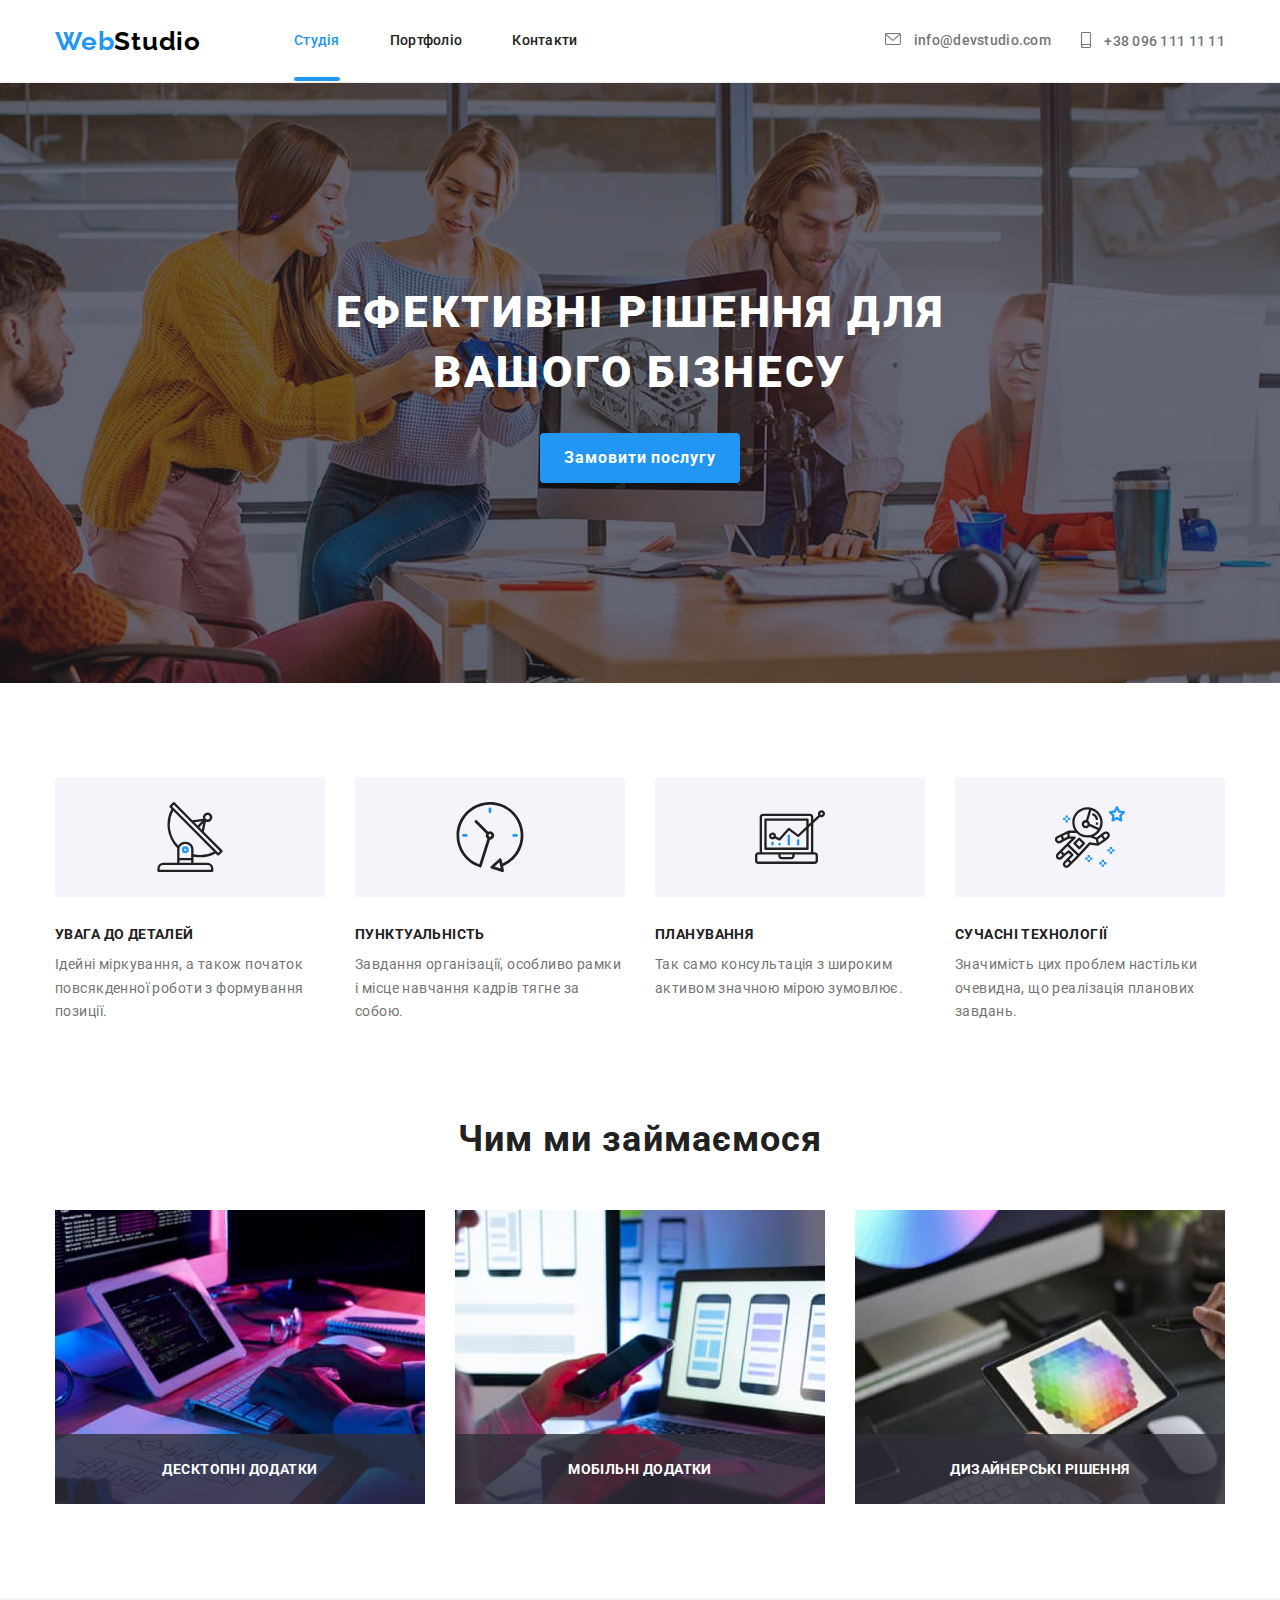
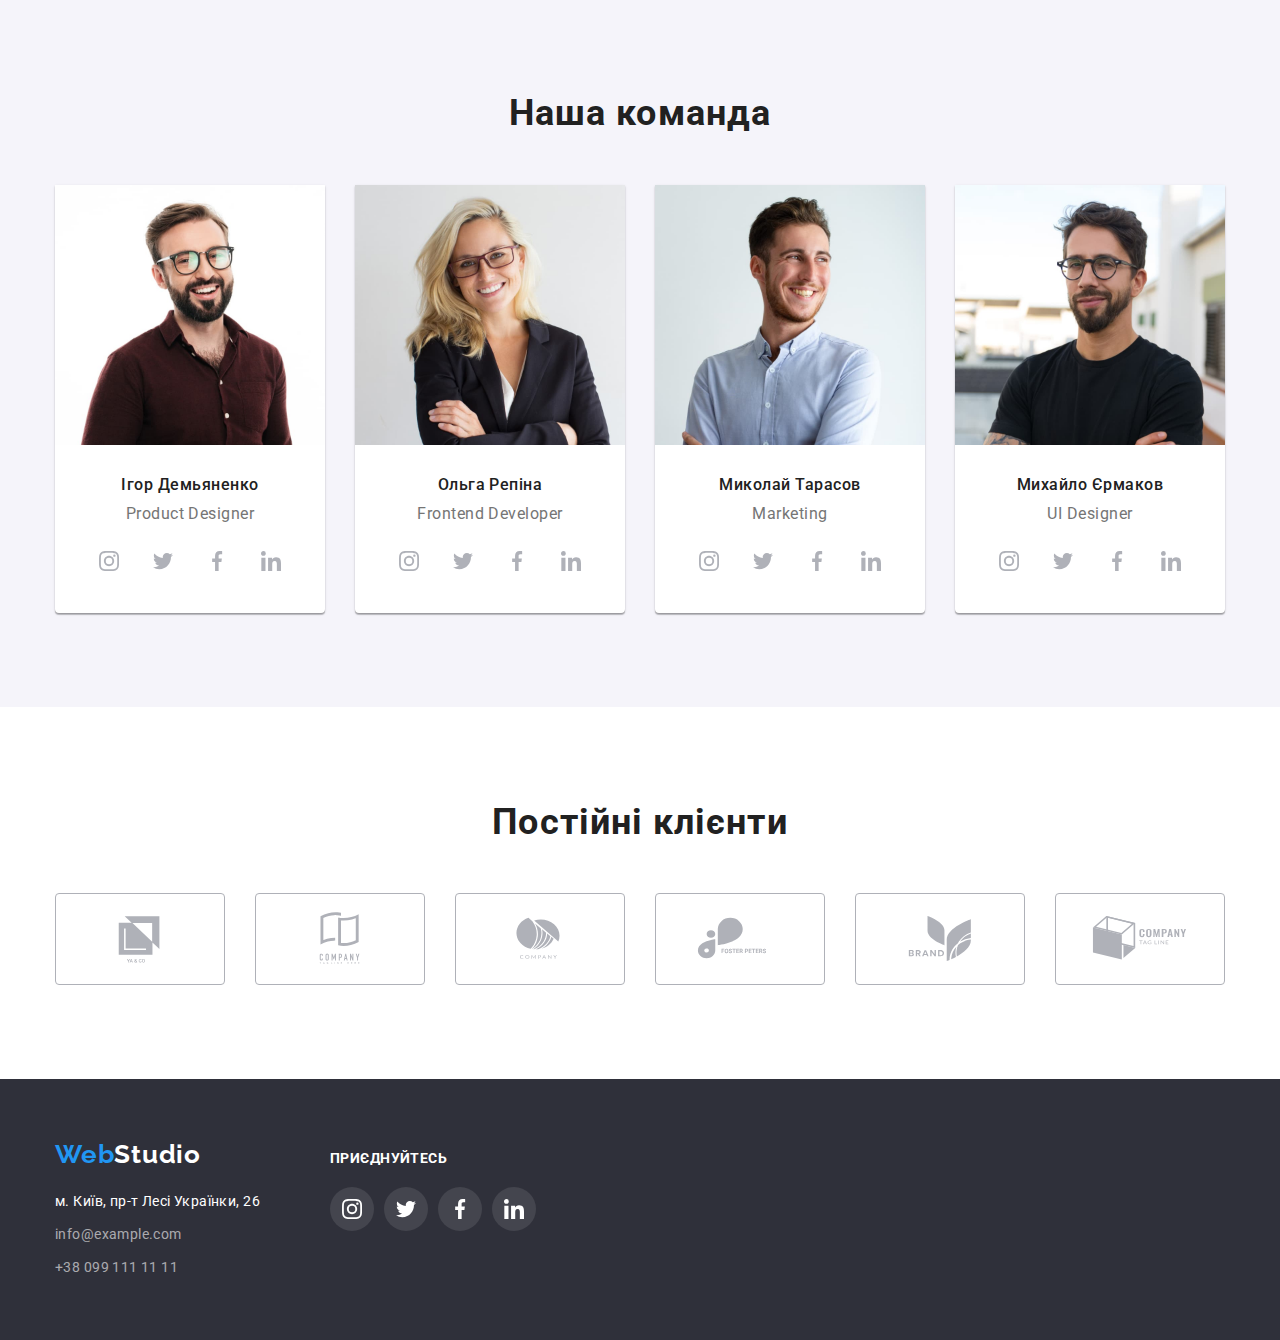
==== index.html @ 1c365f85 "to do form" ====
<!DOCTYPE html>
<html lang="uk">
	<head>
		<meta charset="UTF-8" />
		<meta http-equiv="X-UA-Compatible" content="IE=edge" />
		<meta name="viewport" content="width=device-width, initial-scale=1.0" />
		<title>Студія</title>
		<link rel="preconnect" href="https://fonts.googleapis.com" />
		<link rel="preconnect" href="https://fonts.gstatic.com" crossorigin />
		<link
			href="https://fonts.googleapis.com/css2?family=Raleway:wght@700&family=Roboto:wght@400;500;700;900&display=swap"
			rel="stylesheet"
		/>
		<link
			rel="stylesheet"
			href="https://cdnjs.cloudflare.com/ajax/libs/modern-normalize/1.1.0/modern-normalize.min.css"
		/>
		<link rel="stylesheet" href="./css/style.css" />
	</head>

	<body>
		<header class="header">
			<div class="container">
				<nav class="header-nav">
					<a href="./index.html" class="logo"
						><span class="logo-prefix">Web</span><span class="logo-suffix-header">Studio</span></a
					>

					<ul class="header-list">
						<li class="header-item">
							<a href="./index.html" class="header-link active">Студія</a>
						</li>
						<li class="header-item">
							<a href="./portfolio.html" class="header-link">Портфоліо</a>
						</li>
						<li class="header-item">
							<a href="" class="header-link">Контакти</a>
						</li>
					</ul>
				</nav>

				<ul class="header-list-contacts">
					<li class="header-item-contacts">
						<a href="mailto:info@devstudio.com" class="header-mail">
							<svg class="header-icon" width="16" height="12">
								<use href="./images/icons.svg#icon-envelope"></use>
							</svg>
							info@devstudio.com
						</a>
					</li>
					<li class="header-item-contacts">
						<a href="tel:+380961111111" class="header-tel">
							<svg class="header-icon icon-tel" width="10" height="16">
								<use href="./images/icons.svg#icon-smartphone"></use>
							</svg>
							+38 096 111 11 11</a
						>
					</li>
				</ul>
			</div>
		</header>

		<main>
			<section class="hero">
				<div class="container">
					<h1 class="hero-title">Ефективні рішення для вашого бізнесу</h1>
					<button type="button" class="hero-btn" data-modal-open>Замовити послугу</button>
				</div>
			</section>

			<section class="features section">
				<div class="container container-features">
					<h2 class="visually-hidden">Особливості</h2>

					<ul class="features-list">
						<li class="features-item">
							<div class="features-icon">
								<svg class="" width="70" height="70">
									<use href="./images/icons.svg#icon-antenna"></use>
								</svg>
							</div>
							<h3 class="features-title">Увага до деталей</h3>
							<p class="feature-after-title">
								Ідейні міркування, а також початок повсякденної роботи з формування позиції.
							</p>
						</li>
						<li class="features-item">
							<div class="features-icon">
								<svg class="" width="70" height="70">
									<use href="./images/icons.svg#icon-clock"></use>
								</svg>
							</div>
							<h3 class="features-title">Пунктуальність</h3>
							<p class="feature-after-title">
								Завдання організації, особливо рамки і місце навчання кадрів тягне за собою.
							</p>
						</li>
						<li class="features-item">
							<div class="features-icon">
								<svg class="" width="70" height="70">
									<use href="./images/icons.svg#icon-diagram"></use>
								</svg>
							</div>
							<h3 class="features-title">Планування</h3>
							<p class="feature-after-title"> Так само консультація з широким активом значною мірою зумовлює. </p>
						</li>
						<li class="features-item">
							<div class="features-icon">
								<svg class="" width="70" height="70">
									<use href="./images/icons.svg#icon-astronaut"></use>
								</svg>
							</div>
							<h3 class="features-title">Сучасні технології</h3>
							<p class="feature-after-title">
								Значимість цих проблем настільки очевидна, що реалізація планових завдань.
							</p>
						</li>
					</ul>
				</div>
			</section>

			<section class="about section">
				<div class="container">
					<h2 class="about-title">Чим ми займаємося</h2>

					<ul class="about-list">
						<li class="about-item">
							<img src="./images/img1.jpg" alt="Робота за комп'ютером" width="370" height="294" />
							<p class="about-top-text">Десктопні додатки</p>
						</li>
						<li class="about-item">
							<img src="./images/img2.jpg" alt="Робота за ноутбуком" width="370" height="294" />
							<p class="about-top-text">Мобільні додатки</p>
						</li>
						<li class="about-item">
							<img src="./images/img3.jpg" alt="Робота за планшетом" width="370" height="294" />
							<p class="about-top-text">Дизайнерські рішення</p>
						</li>
					</ul>
				</div>
			</section>

			<section class="team section">
				<div class="container">
					<h2 class="team-main-title">Наша команда</h2>
					<ul class="team-list">
						<li class="team-item">
							<img src="./images/img4.jpg" alt="Ігор Демьяненко" width="270" height="260" />
							<h3 class="team-title">Ігор Демьяненко</h3>
							<p class="team-info">Product Designer</p>
							<ul class="team-list-icon">
								<li class="team-item-icon">
									<a href="" class="team-link-icon">
										<svg class="team-icon" width="20" height="20">
											<use href="./images/icons.svg#icon-instagramteam"></use>
										</svg>
									</a>
								</li>
								<li class="team-item-icon">
									<a href="" class="team-link-icon">
										<svg class="team-icon" width="20" height="20">
											<use href="./images/icons.svg#icon-twitterteam"></use>
										</svg>
									</a>
								</li>
								<li class="team-item-icon">
									<a href="" class="team-link-icon">
										<svg class="team-icon" width="20" height="20">
											<use href="./images/icons.svg#icon-facebookteam"></use>
										</svg>
									</a>
								</li>
								<li class="team-item-icon">
									<a href="" class="team-link-icon">
										<svg class="team-icon" width="20" height="20">
											<use href="./images/icons.svg#icon-linkedinteam"></use>
										</svg>
									</a>
								</li>
							</ul>
						</li>
						<li class="team-item">
							<img src="./images/img5.jpg" alt="Ольга Репіна" width="270" height="260" />
							<h3 class="team-title">Ольга Репіна</h3>
							<p class="team-info">Frontend Developer</p>
							<ul class="team-list-icon">
								<li class="team-item-icon">
									<a href="" class="team-link-icon">
										<svg class="team-icon" width="20" height="20">
											<use href="./images/icons.svg#icon-instagramteam"></use>
										</svg>
									</a>
								</li>
								<li class="team-item-icon">
									<a href="" class="team-link-icon">
										<svg class="team-icon" width="20" height="20">
											<use href="./images/icons.svg#icon-twitterteam"></use>
										</svg>
									</a>
								</li>
								<li class="team-item-icon">
									<a href="" class="team-link-icon">
										<svg class="team-icon" width="20" height="20">
											<use href="./images/icons.svg#icon-facebookteam"></use>
										</svg>
									</a>
								</li>
								<li class="team-item-icon">
									<a href="" class="team-link-icon">
										<svg class="team-icon" width="20" height="20">
											<use href="./images/icons.svg#icon-linkedinteam"></use>
										</svg>
									</a>
								</li>
							</ul>
						</li>
						<li class="team-item">
							<img src="./images/img6.jpg" alt="Миколай Тарасов" width="270" height="260" />
							<h3 class="team-title">Миколай Тарасов</h3>
							<p class="team-info">Marketing</p>
							<ul class="team-list-icon">
								<li class="team-item-icon">
									<a href="" class="team-link-icon">
										<svg class="team-icon" width="20" height="20">
											<use href="./images/icons.svg#icon-instagramteam"></use>
										</svg>
									</a>
								</li>
								<li class="team-item-icon">
									<a href="" class="team-link-icon">
										<svg class="team-icon" width="20" height="20">
											<use href="./images/icons.svg#icon-twitterteam"></use>
										</svg>
									</a>
								</li>
								<li class="team-item-icon">
									<a href="" class="team-link-icon">
										<svg class="team-icon" width="20" height="20">
											<use href="./images/icons.svg#icon-facebookteam"></use>
										</svg>
									</a>
								</li>
								<li class="team-item-icon">
									<a href="" class="team-link-icon">
										<svg class="team-icon" width="20" height="20">
											<use href="./images/icons.svg#icon-linkedinteam"></use>
										</svg>
									</a>
								</li>
							</ul>
						</li>
						<li class="team-item">
							<img src="./images/img7.jpg" alt="Михайло Єрмаков" width="270" height="260" />
							<h3 class="team-title">Михайло Єрмаков</h3>
							<p class="team-info">UI Designer</p>
							<ul class="team-list-icon">
								<li class="team-item-icon">
									<a href="" class="team-link-icon">
										<svg class="team-icon" width="20" height="20">
											<use href="./images/icons.svg#icon-instagramteam"></use>
										</svg>
									</a>
								</li>
								<li class="team-item-icon">
									<a href="" class="team-link-icon">
										<svg class="team-icon" width="20" height="20">
											<use href="./images/icons.svg#icon-twitterteam"></use>
										</svg>
									</a>
								</li>
								<li class="team-item-icon">
									<a href="" class="team-link-icon">
										<svg class="team-icon" width="20" height="20">
											<use href="./images/icons.svg#icon-facebookteam"></use>
										</svg>
									</a>
								</li>
								<li class="team-item-icon">
									<a href="" class="team-link-icon">
										<svg class="team-icon" width="20" height="20">
											<use href="./images/icons.svg#icon-linkedinteam"></use>
										</svg>
									</a>
								</li>
							</ul>
						</li>
					</ul>
				</div>
			</section>

			<section class="clients section">
				<div class="container">
					<h2 class="clients-title">Постійні клієнти</h2>

					<ul class="clients-list">
						<li class="clients-item">
							<a href="" class="clients-link">
								<svg class="clients-icon" width="106" height="60">
									<use href="./images/icons.svg#icon-Logo1"></use>
								</svg>
							</a>
						</li>
						<li class="clients-item">
							<a href="" class="clients-link">
								<svg class="clients-icon" width="106" height="60">
									<use href="./images/icons.svg#icon-Logo2"></use>
								</svg>
							</a>
						</li>
						<li class="clients-item">
							<a href="" class="clients-link">
								<svg class="clients-icon" width="106" height="60">
									<use href="./images/icons.svg#icon-Logo3"></use>
								</svg>
							</a>
						</li>
						<li class="clients-item">
							<a href="" class="clients-link">
								<svg class="clients-icon" width="106" height="60">
									<use href="./images/icons.svg#icon-Logo4"></use>
								</svg>
							</a>
						</li>
						<li class="clients-item">
							<a href="" class="clients-link">
								<svg class="clients-icon" width="106" height="60">
									<use href="./images/icons.svg#icon-Logo5"></use>
								</svg>
							</a>
						</li>
						<li class="clients-item">
							<a href="" class="clients-link">
								<svg class="clients-icon" width="106" height="60">
									<use href="./images/icons.svg#icon-Logo6"></use>
								</svg>
							</a>
						</li>
					</ul>
				</div>
			</section>
		</main>

		<footer class="footer">
			<div class="container footer-info">
				<div>
					<a href="./index.html" class="logo"
						><span class="logo-prefix">Web</span><span class="logo-suffix-footer">Studio</span></a
					>
					<address class="footer-address">
						<ul>
							<li class="footer-address-item"><p class="footer-item">м. Київ, пр-т Лесі Українки, 26</p></li>
							<li class="footer-address-item"
								><a href="mailto:info@example.com" class="footer-mail">info@example.com</a></li
							>
							<li class="footer-address-item"><a href="tel:+380991111111" class="footer-tel">+38 099 111 11 11</a></li>
						</ul>
					</address>
				</div>
				<div class="social">
					<p class="footer-social-text">приєднуйтесь</p>
					<ul class="footer-social-list">
						<li>
							<a href="" class="footer-social-link">
								<svg class="" width="20" height="20">
									<use href="./images/icons.svg#icon-instagramf"></use>
								</svg>
							</a>
						</li>
						<li>
							<a href="" class="footer-social-link">
								<svg class="" width="20" height="20">
									<use href="./images/icons.svg#icon-twitterf"></use>
								</svg>
							</a>
						</li>
						<li>
							<a href="" class="footer-social-link">
								<svg class="" width="20" height="20">
									<use href="./images/icons.svg#icon-facebookf"></use>
								</svg>
							</a>
						</li>
						<li>
							<a href="" class="footer-social-link">
								<svg class="" width="20" height="20">
									<use href="./images/icons.svg#icon-linkedinf"></use>
								</svg>
							</a>
						</li>
					</ul>
				</div>
			</div>
		</footer>

		<div class="backdrop is-hidden" data-modal>
			<div class="modal">
				<button type="button" class="modal-btn" data-modal-close></button>
				<p class="modal-title">Залиште свої дані, ми вам передзвонимо</p>
				<form class="modal-form-all">
					<div class="molal-field">
						<label class="modal-form" for="user-name">Ім'я</label>
						<input type="text" class="modal-input" name="user-name" id="user-name" />
					</div>
					<div class="molal-field">
						<label class="modal-form" for="user-telefon">Телефон</label>
						<input type="tel" class="modal-input" name="user-telefon" id="user-telefon" />
					</div>
					<div class="molal-field">
						<label class="modal-form" for="user-email">Пошта</label>
						<input type="email" class="modal-input" name="user-email" id="user-email" />
					</div>
					<div class="molal-field">
						<label class="modal-form" for="user-coment">Коментар</label>
						<textarea class="user-text" name="user-coment" id="user-coment" placeholder="Введіть текст"></textarea>
					</div>
					<div>
						<label class="modal-form for=""></label>
						<input type="checkbox" >
					</div>
					<button class="submit-btn">Відправити</button>
				</form>
			</div>
		</div>

		<script src="./js/modal.js"></script>
	</body>
</html>
---- css/style.css ----
:root {
	--primary-text-color: #757575;
	--title-text-color: #212121;
	--accent-color: #2196f3;
	--primary-white-color: #ffffff;
	--logo-black-color: #000000;
	--second-btn-color: #188ce8;
	--first-bgcolor: #ffffff;
	--second-bgcolor: #2f303a;
	--fourth-bgcolor: #f5f4fa;
	--footer-mail-tel-color: rgba(255, 255, 255, 0.6);

	--transition-function: 250ms cubic-bezier(0.4, 0, 0.2, 1);
}

body {
	font-family: "Roboto", sans-serif;
	font-style: normal;
	color: var(--primary-text-color);
}

h2,
h3 {
	color: var(--title-text-color);
}

h1,
h2,
h3,
p {
	margin: 0;
}

ul {
	list-style: none;
	margin: 0;
	padding-left: 0;
}

a {
	text-decoration: none;
}

img {
	display: block;
	max-width: 100%;
	height: auto;
}

.container {
	width: 100%;
	max-width: 1200px;
	padding-left: 15px;
	padding-right: 15px;
	margin: 0 auto;
	/* outline: 2px solid tomato; */
}

.visually-hidden {
	position: absolute;
	white-space: nowrap;
	width: 1px;
	height: 1px;
	overflow: hidden;
	border: 0;
	padding: 0;
	clip: rect(0 0 0 0);
	clip-path: inset(50%);
	margin: -1px;
}

/* Logo header and footer */

.logo {
	font-family: "Raleway";
	font-weight: 700;
	font-size: 26px;
	line-height: 1.19;
	letter-spacing: 0.03em;
}

.logo-prefix {
	color: var(--accent-color);
}

.logo-suffix-header {
	color: var(--logo-black-color);
}

.logo-suffix-footer {
	color: var(--primary-white-color);
}

/* Header */

.header {
	background-color: var(--first-bgcolor);
	border-bottom: 1px solid #ececec;
}

.header > .container {
	display: flex;
	align-items: center;
}

.header-nav {
	display: flex;
	align-items: center;
}

.header-list {
	display: flex;
	margin-left: 93px;
}

.header-link {
	font-weight: 500;
	font-size: 14px;
	line-height: 1.14;
	letter-spacing: 0.02em;

	color: var(--title-text-color);

	display: inline-block;
	padding-top: 32px;
	padding-bottom: 32px;

	transition: color var(--transition-function);
}

.header-link.active {
	color: var(--accent-color);
}

.header-link:hover,
.header-link:focus {
	color: var(--accent-color);
}

.header-item:not(:last-child) {
	margin-right: 50px;
}
.active {
	position: relative;
}

.active::after {
	position: absolute;
	left: 0;
	bottom: 0;
	content: "";
	width: 100%;
	height: 4px;
	border-radius: 2px;
	background-color: var(--accent-color);
}

.header-list-contacts {
	display: flex;
	margin-left: auto;
	gap: 30px;
	align-items: center;
}

.header-mail,
.header-tel {
	font-family: "Roboto";
	font-style: normal;
	font-weight: 500;
	font-size: 14px;
	line-height: 1.14;
	letter-spacing: 0.02em;

	color: var(--primary-text-color);

	display: inline-block;
	padding-top: 32px;
	padding-bottom: 32px;

	transition: color var(--transition-function);
}

.header-icon {
	margin-right: 10px;
	fill: currentColor;
}

.icon-tel {
	vertical-align: -2px;
}

.header-mail:hover,
.header-mail:focus,
.header-tel:hover,
.header-tel:focus {
	color: var(--accent-color);
}

/* Footer */

.footer {
	background-color: var(--second-bgcolor);
	padding-top: 60px;
	padding-bottom: 60px;
}

.footer-address {
	font-style: normal;
	margin-top: 20px;
}

.footer-address-item:not(:last-child) {
	margin-bottom: 9px;
}

.footer-item {
	font-size: 14px;
	line-height: 1.71;
	letter-spacing: 0.03em;

	color: var(--primary-white-color);
}

.footer-mail,
.footer-tel {
	font-size: 14px;
	line-height: 1.71;
	letter-spacing: 0.03em;

	color: var(--footer-mail-tel-color);
	/* color: rgba(255, 255, 255, 0.6); */
}

.footer-mail:hover,
.footer-mail:focus,
.footer-tel:hover,
.footer-tel:focus {
	color: var(--accent-color);
}

.footer-info {
	display: flex;
	align-items: baseline;
}

.social {
	margin-left: 70px;
}

.footer-social-text {
	font-weight: 700;
	font-size: 14px;
	line-height: 1.14;
	letter-spacing: 0.03em;
	text-transform: uppercase;

	color: #ffffff;

	display: flex;
	margin-bottom: 20px;
}

.footer-social-list {
	display: flex;
	gap: 10px;
}

.footer-social-link {
	width: 44px;
	height: 44px;
	border-radius: 50%;
	background-color: #44454e;

	display: flex;
	align-items: center;
	justify-content: center;

	fill: #ffffff;

	transition: background-color var(--transition-function);
}

.footer-social-link:hover,
.footer-social-link:focus {
	background-color: var(--accent-color);
}

/* Main page Studio */
/* Section Hero */

.hero {
	background-color: var(--second-bgcolor);
	text-align: center;
	padding-top: 200px;
	padding-bottom: 200px;

	max-width: 1600px;
	margin: 0 auto;

	background-image: linear-gradient(rgba(47, 48, 58, 0.4), rgba(47, 48, 58, 0.4)), url(../images/herofon.jpg);
	background-repeat: no-repeat;
	background-position: center;
	background-size: cover;
}

.hero-title {
	font-weight: 900;
	font-size: 44px;
	line-height: 1.36;

	letter-spacing: 0.06em;
	text-transform: uppercase;

	color: var(--primary-white-color);

	max-width: 696px;
	margin-bottom: 30px;
	margin-left: auto;
	margin-right: auto;
}

.hero-btn {
	background: var(--accent-color);
	font-family: inherit;
	font-weight: 700;
	font-size: 16px;
	line-height: 1.88;

	letter-spacing: 0.06em;

	color: var(--primary-white-color);
	box-shadow: 0px 4px 4px rgba(0, 0, 0, 0.15);
	border-radius: 4px;
	border: none;

	cursor: pointer;

	display: block;
	margin: 0 auto;

	min-width: 200px;
	height: 50px;

	transition: background var(--transition-function);
}

.hero-btn:hover,
.hero-btn:focus {
	background: var(--second-btn-color);
}

/* Section Features */

.section {
	padding-top: 94px;
	padding-bottom: 94px;
}

.features {
	background-color: var(--first-bgcolor);
}

.features-list {
	display: flex;
	column-gap: 30px;
}

.features-item {
	font-size: 14px;
	line-height: 1.71;
	letter-spacing: 0.03em;

	max-width: 270px;
}

.features-icon {
	width: 270px;
	height: 120px;
	background-color: var(--fourth-bgcolor);

	margin-bottom: 30px;

	display: flex;
	align-items: center;
	justify-content: center;

	border-radius: 4px;
}

.features-title {
	font-weight: 700;
	font-size: 14px;
	line-height: 1.14;

	letter-spacing: 0.03em;
	text-transform: uppercase;

	margin-bottom: 10px;

	/* color: #212121; */
}

/* Section About */

.about {
	background-color: var(--first-bgcolor);
	padding-top: 0;
}

.about-title {
	font-weight: 700;
	font-size: 36px;
	line-height: 1.17;
	text-align: center;
	letter-spacing: 0.03em;

	margin-bottom: 50px;
}

.about-list {
	display: flex;
	gap: 30px;
}

.about-item {
	position: relative;
}

.about-top-text {
	font-weight: 700;
	font-size: 14px;
	line-height: 1.14;
	text-align: center;
	letter-spacing: 0.03em;
	text-transform: uppercase;

	color: var(--primary-white-color);
	background-color: rgba(47, 48, 58, 0.8);

	position: absolute;
	bottom: 0;
	left: 0;
	width: 100%;
	min-height: 70px;
	display: flex;
	align-items: center;
	justify-content: center;
}
/* Section Team */

.team {
	background-color: var(--fourth-bgcolor);
}

.team-list {
	display: flex;
	gap: 30px;
}

.team-item {
	background-color: var(--primary-white-color);
	width: calc((100%-90px) / 4);
	box-shadow: 0px 1px 3px rgba(0, 0, 0, 0.12), 0px 1px 1px rgba(0, 0, 0, 0.14), 0px 2px 1px rgba(0, 0, 0, 0.2);
	border-radius: 0px 0px 4px 4px;
}

.team-main-title {
	font-weight: 700;
	font-size: 36px;
	line-height: 1.17;
	text-align: center;
	letter-spacing: 0.03em;

	margin-bottom: 50px;
}

.team-title {
	font-weight: 500;
	font-size: 16px;
	line-height: 1.19;

	text-align: center;
	letter-spacing: 0.03em;

	margin-top: 30px;
	margin-bottom: 10px;
}

.team-info {
	font-size: 16px;
	line-height: 1.19;

	text-align: center;
	letter-spacing: 0.03em;
}
.team-list-icon {
	display: flex;
	justify-content: center;
	gap: 10px;
	margin: 16px 32px 30px 32px;
}
.team-link-icon {
	width: 44px;
	height: 44px;
	border-radius: 50%;

	display: flex;
	align-items: center;
	justify-content: center;

	fill: #afb1b8;

	transition: fill var(--transition-function), background-color var(--transition-function);
}

.team-link-icon:hover,
.team-link-icon:focus {
	fill: var(--primary-white-color);
	background-color: var(--accent-color);
}

/* Section Clients */
.clients {
	background-color: var(--first-bgcolor);
}

.clients-title {
	font-weight: 700;
	font-size: 36px;
	line-height: 1.17;
	text-align: center;
	letter-spacing: 0.03em;

	margin-bottom: 50px;
}
.clients-list {
	display: flex;
	justify-content: center;
	gap: 30px;
}

.clients-link {
	width: 170px;
	height: 92px;

	display: flex;
	align-items: center;
	justify-content: center;
	/* padding: 16px 32px; */

	border: 1px solid #afb1b8;
	border-radius: 4px;

	fill: #afb1b8;
	transition: fill var(--transition-function);
}

.clients-link:hover,
.clients-link:focus {
	fill: var(--accent-color);
	border: 1px solid var(--accent-color);
}
/* Backdrop */

.backdrop {
	position: fixed;
	top: 0;
	width: 100%;
	height: 100%;
	background-color: rgba(0, 0, 0, 0.2);

	transition: opacity var(--transition-function), visibility var(--transition-function);
}

.backdrop.is-hidden .modal {
	transform: translate(-50%, -50%) scale(0);
}

.modal {
	width: 528px;
	min-height: 581px;

	background-color: var(--first-bgcolor);
	box-shadow: 0px 1px 3px rgba(0, 0, 0, 0.12), 0px 1px 1px rgba(0, 0, 0, 0.14), 0px 2px 1px rgba(0, 0, 0, 0.2);
	border-radius: 4px;

	position: absolute;
	top: 50%;
	left: 50%;
	transform: translate(-50%, -50%) scale(1);
	transition: transform var(--transition-function);

	padding: 40px;
}

.modal-btn {
	position: absolute;
	top: 8px;
	right: 8px;

	width: 30px;
	height: 30px;
	background-color: var(--first-bgcolor);
	border: 1px solid rgba(0, 0, 0, 0.1);
	border-radius: 50%;

	background-image: url(../images/close.svg);
	background-repeat: no-repeat;
	background-position: center;
}

.is-hidden {
	opacity: 0;
	visibility: hidden;
	pointer-events: none;
}

.modal-title {
	font-weight: 700;
	font-size: 20px;
	line-height: 1.15;
	text-align: center;
	letter-spacing: 0.03em;

	color: var(--title-text-color);
	margin-bottom: 12px;
}

.molal-field {
	margin-bottom: 10px;
	/* margin-bottom: 28px; */
}

.modal-form {
	/* font-weight: 400; */
	font-size: 12px;
	line-height: 1.16;
	letter-spacing: 0.01em;
	color: var(--primary-text-color);

	display: block;
	margin-bottom: 4px;
}

.modal-input {
	width: 100%;
	height: 40px;
	border: 1px solid rgba(33, 33, 33, 0.2);
	border-radius: 4px;
	/* margin-bottom: 28px; */
	padding-left: 12px;
}

.user-text {
	width: 448px;
	height: 120px;
	border: 1px solid rgba(33, 33, 33, 0.2);
	border-radius: 4px;
	resize: none;
	padding: 12px 16px;
}

.user-text::placeholder {
	/* font-weight: 400; */
	font-size: 12px;
	line-height: 1.16;
	letter-spacing: 0.01em;

	color: rgba(117, 117, 117, 0.5);
}

/* Main page Portfolio */

.portfolio {
	background-color: var(--first-bgcolor);
}

.portfolio-list-button {
	margin-bottom: 50px;

	display: flex;
	justify-content: center;

	gap: 8px;
}
.portfolio-btn {
	background: var(--fourth-bgcolor);

	font-family: "Roboto";
	font-style: inherit;
	font-weight: 500;
	font-size: 16px;
	line-height: 1.62;

	text-align: center;
	letter-spacing: 0.03em;

	color: var(--title-text-color);

	cursor: pointer;
	border-radius: 4px;

	padding: 6px 22px;
	border-color: transparent;

	transition: color var(--transition-function), background-color var(--transition-function),
		box-shadow var(--transition-function);
}

.portfolio-btn:hover,
.portfolio-btn:focus {
	color: var(--primary-white-color);
	background-color: var(--accent-color);
	box-shadow: 0px 3px 1px rgba(0, 0, 0, 0.1), 0px 1px 2px rgba(0, 0, 0, 0.08), 0px 2px 2px rgba(0, 0, 0, 0.12);
}

.portfolio-list-img {
	display: flex;
	flex-wrap: wrap;
	gap: 30px;
}

.portfolio-item {
	background-color: var(--primary-white-color);
	width: calc((100% - 60px) / 3);
	text-align: left;
}

.portfolio-link {
	display: block;
	transition: box-shadow var(--transition-function);
}

.portfolio-link:hover,
.portfolio-link:focus {
	box-shadow: 0px 1px 1px rgba(0, 0, 0, 0.12), 0px 4px 4px rgba(0, 0, 0, 0.06), 1px 4px 6px rgba(0, 0, 0, 0.16);
}

.portfolio-link:hover .portfolio-top-text {
	transform: translateY(0%);
}

.portfolio-top-wrap {
	position: relative;
	overflow: hidden;
}
.portfolio-top-text {
	font-size: 18px;
	line-height: 1.5;
	letter-spacing: 0.03em;

	position: absolute;
	top: 0;
	left: 0;
	right: 0;
	height: 100%;

	color: var(--primary-white-color);
	background-color: rgba(33, 150, 243, 0.9);

	padding: 63px 24px;

	transform: translateY(100%);
	transition: transform var(--transition-function);
	overflow: auto;
}

.portfolio-title {
	font-weight: 700;
	font-size: 18px;
	line-height: 2;

	letter-spacing: 0.06em;

	margin-bottom: 4px;
}
.portfolio-info {
	font-size: 16px;
	line-height: 1.87;

	letter-spacing: 0.03em;

	color: var(--primary-text-color);
}

.portfolio-title-info {
	padding: 20px 24px;
	border: 1px solid #eee;
	border-top: 0;
}
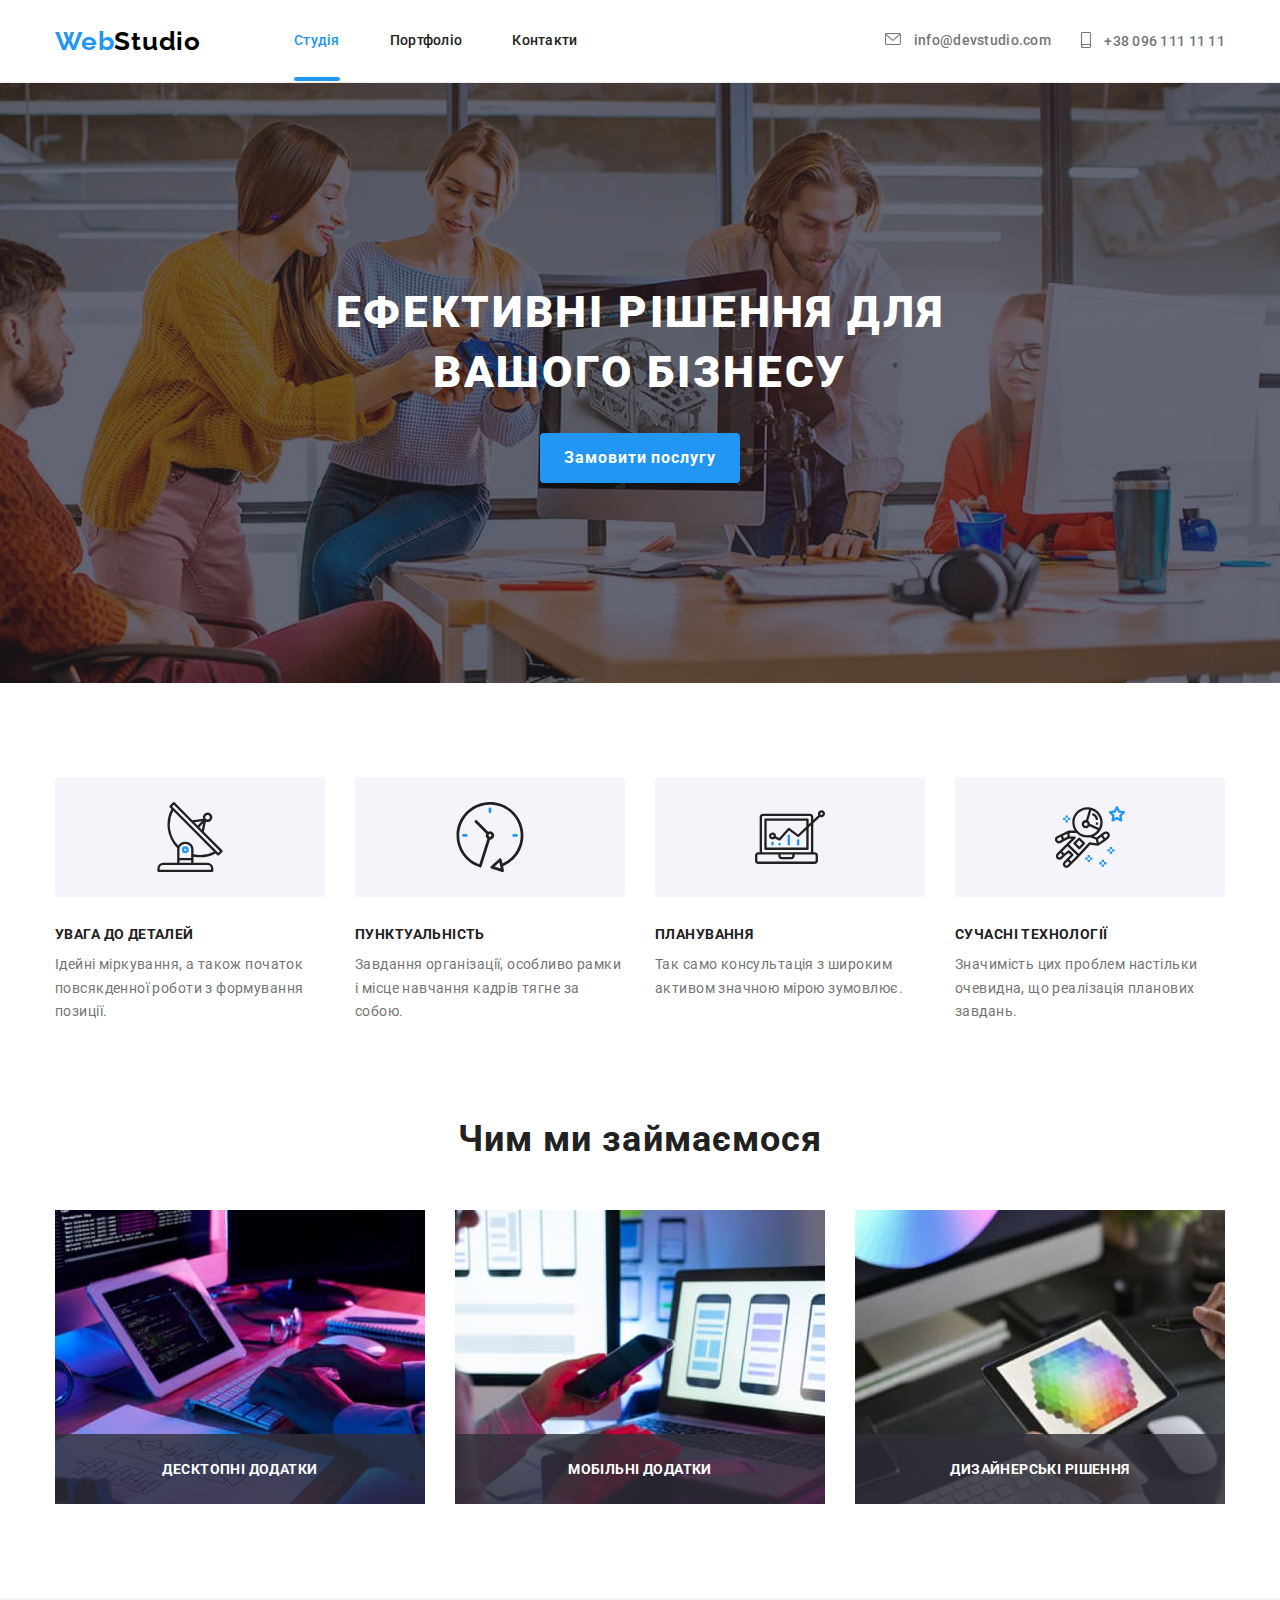
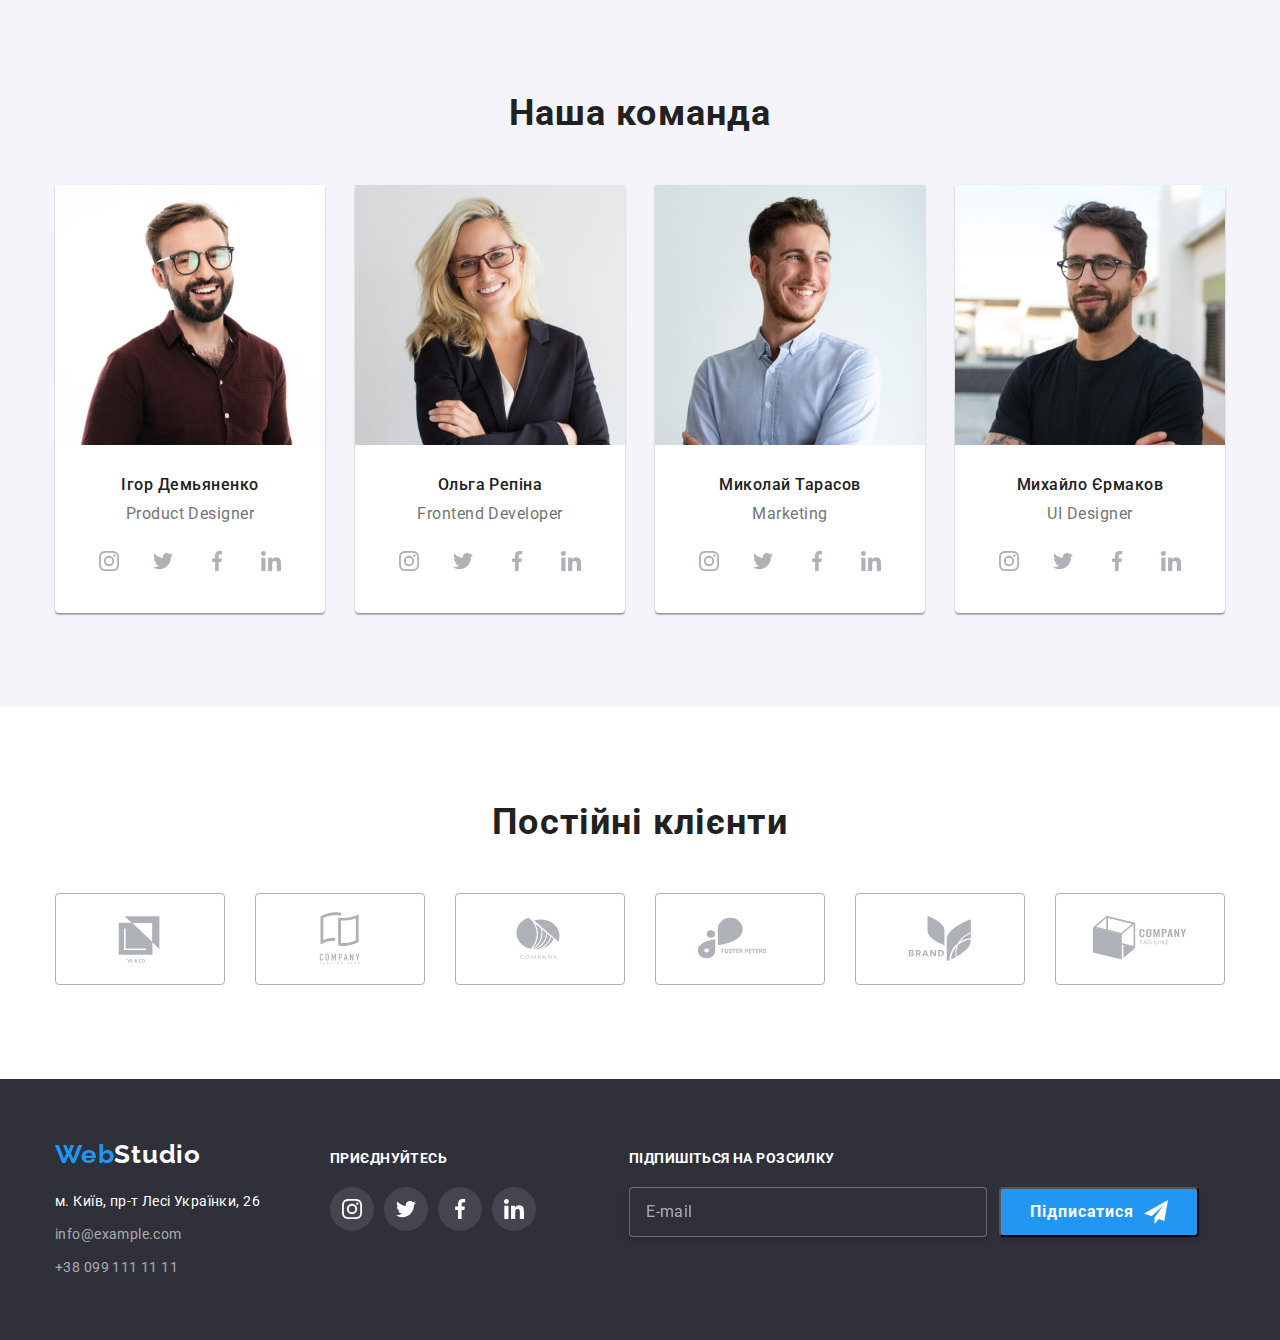
==== commit 8c674502: "footer підписка на розсилку" ====
--- a/index.html
+++ b/index.html
@@ -389,6 +389,18 @@
 						</li>
 					</ul>
 				</div>
+				<div class="mailing">
+					<p class="footer-mailing-text">Підпишіться на розсилку</p>
+					<div class="footer-mailing">
+						<input class="footer-mailing-input" type="text" placeholder="E-mail" />
+						<button type="button" class="footer-mailing-btn"
+							>Підписатися
+							<svg class="footer-btn-icon" width="24" height="24">
+								<use href="./images/icons.svg#icon-icon-send"></use>
+							</svg>
+						</button>
+					</div>
+				</div>
 			</div>
 		</footer>
 
@@ -397,27 +409,56 @@
 				<button type="button" class="modal-btn" data-modal-close></button>
 				<p class="modal-title">Залиште свої дані, ми вам передзвонимо</p>
 				<form class="modal-form-all">
-					<div class="molal-field">
+					<div class="modal-field">
 						<label class="modal-form" for="user-name">Ім'я</label>
-						<input type="text" class="modal-input" name="user-name" id="user-name" />
-					</div>
-					<div class="molal-field">
+						<div class="input-wrap">
+							<input class="modal-input" type="text" name="user-name" id="user-name" placeholder="" />
+							<svg class="input-icon" width="18" height="18">
+								<use href="./images/icons.svg#icon-person-black"></use>
+							</svg>
+						</div>
+					</div>
+					<div class="modal-field">
 						<label class="modal-form" for="user-telefon">Телефон</label>
-						<input type="tel" class="modal-input" name="user-telefon" id="user-telefon" />
-					</div>
-					<div class="molal-field">
+						<div class="input-wrap">
+							<input class="modal-input" type="tel" name="user-telefon" id="user-telefon" />
+							<svg class="input-icon" width="18" height="18">
+								<use href="./images/icons.svg#icon-phone-black"></use>
+							</svg>
+						</div>
+					</div>
+					<div class="modal-field">
 						<label class="modal-form" for="user-email">Пошта</label>
-						<input type="email" class="modal-input" name="user-email" id="user-email" />
-					</div>
-					<div class="molal-field">
+						<div class="input-wrap">
+							<input class="modal-input" type="email" name="user-email" id="user-email" />
+							<svg class="input-icon" width="18" height="18">
+								<use href="./images/icons.svg#icon-email-black"></use>
+							</svg>
+						</div>
+					</div>
+					<div class="modal-field">
 						<label class="modal-form" for="user-coment">Коментар</label>
 						<textarea class="user-text" name="user-coment" id="user-coment" placeholder="Введіть текст"></textarea>
 					</div>
 					<div>
-						<label class="modal-form for=""></label>
-						<input type="checkbox" >
-					</div>
-					<button class="submit-btn">Відправити</button>
+						<input
+							class="modal-user-check visually-hidden"
+							type="checkbox"
+							name="user-agree"
+							value="agree"
+							id="user-agree"
+						/>
+						<label class="modal-form-check" for="user-agree">
+							<span class="check">
+								<svg class="check-icon" width="11" height="8">
+									<use href="./images/icons.svg#icon-check"></use>
+								</svg>
+							</span>
+							Погоджуюся з розсилкою та приймаю
+							<a class="modal-check-link" href="">Умови договору</a>
+						</label>
+					</div>
+					<button class="submit-btn" type="submit">Відправити</button>
 				</form>
 			</div>
 		</div>
--- a/css/style.css
+++ b/css/style.css
@@ -285,6 +285,78 @@
 	background-color: var(--accent-color);
 }
 
+.mailing {
+	margin-left: 93px;
+}
+
+.footer-mailing-text {
+	font-weight: 700;
+	font-size: 14px;
+	line-height: 1.14;
+	letter-spacing: 0.03em;
+	text-transform: uppercase;
+
+	color: #ffffff;
+
+	display: flex;
+	margin-bottom: 20px;
+}
+
+.footer-mailing-input {
+	width: 358px;
+	height: 50px;
+	border: 1px solid rgba(255, 255, 255, 0.3);
+	filter: drop-shadow(0px 4px 4px rgba(0, 0, 0, 0.15));
+	border-radius: 4px;
+	background: var(--second-bgcolor);
+	padding-left: 16px;
+
+	color: var(--primary-white-color);
+}
+
+.footer-mailing-input::placeholder {
+	font-size: 16px;
+	line-height: 1.25;
+
+	display: flex;
+	align-items: center;
+	letter-spacing: 0.03em;
+
+	color: rgba(255, 255, 255, 0.6);
+}
+
+.footer-mailing {
+	display: flex;
+	gap: 12px;
+}
+
+.footer-mailing-btn {
+	width: 200px;
+	height: 50px;
+
+	font-family: "Roboto";
+	font-weight: 700;
+	font-size: 16px;
+	line-height: 1.88;
+
+	display: flex;
+	align-items: center;
+	justify-content: center;
+	text-align: center;
+	letter-spacing: 0.06em;
+	gap: 10px;
+
+	color: var(--primary-white-color);
+	background: #2196f3;
+	box-shadow: 0px 4px 4px rgba(0, 0, 0, 0.15);
+	border-radius: 4px;
+}
+
+.footer-btn-icon {
+	display: flex;
+	align-items: center;
+	justify-content: center;
+}
 /* Main page Studio */
 /* Section Hero */
 
@@ -604,9 +676,16 @@
 	border: 1px solid rgba(0, 0, 0, 0.1);
 	border-radius: 50%;
 
-	background-image: url(../images/close.svg);
+	background-image: url(../images/close-black.svg);
 	background-repeat: no-repeat;
 	background-position: center;
+
+	cursor: pointer;
+	transition: background-image var(--transition-function);
+}
+.modal-btn:hover,
+.modal-btn:focus {
+	background-image: url(../images/close-blue.svg);
 }
 
 .is-hidden {
@@ -626,9 +705,8 @@
 	margin-bottom: 12px;
 }
 
-.molal-field {
+.modal-field {
 	margin-bottom: 10px;
-	/* margin-bottom: 28px; */
 }
 
 .modal-form {
@@ -642,13 +720,39 @@
 	margin-bottom: 4px;
 }
 
+.input-wrap {
+	position: relative;
+}
+
 .modal-input {
 	width: 100%;
 	height: 40px;
 	border: 1px solid rgba(33, 33, 33, 0.2);
 	border-radius: 4px;
-	/* margin-bottom: 28px; */
-	padding-left: 12px;
+	padding-left: 40px;
+
+	outline: transparent;
+	cursor: pointer;
+	transition: border var(--transition-function);
+}
+
+.modal-input:hover,
+.modal-input:focus,
+.user-text:hover,
+.user-text:focus {
+	border: 1px solid var(--accent-color);
+}
+
+.input-icon {
+	position: absolute;
+	left: 12px;
+	top: 50%;
+	transform: translateY(-50%);
+	transition: fill var(--transition-function);
+}
+
+.modal-input:focus + .input-icon {
+	fill: var(--accent-color);
 }
 
 .user-text {
@@ -658,15 +762,100 @@
 	border-radius: 4px;
 	resize: none;
 	padding: 12px 16px;
+
+	outline: transparent;
+	cursor: pointer;
+	transition: border var(--transition-function);
 }
 
 .user-text::placeholder {
-	/* font-weight: 400; */
 	font-size: 12px;
 	line-height: 1.16;
 	letter-spacing: 0.01em;
 
 	color: rgba(117, 117, 117, 0.5);
+}
+
+.modal-form-check {
+	font-size: 14px;
+	line-height: 1.71;
+	letter-spacing: 0.03em;
+	color: var(--primary-text-color);
+	display: flex;
+	align-items: center;
+}
+
+.check {
+	width: 16px;
+	height: 15px;
+	border: 2px solid var(--title-text-color);
+	border-radius: 2px;
+	margin-right: 7px;
+	display: flex;
+	align-items: center;
+	justify-content: center;
+}
+.check-icon {
+	fill: transparent;
+}
+.modal-user-check:checked + .modal-form-check span {
+	border: none;
+	background-color: var(--accent-color);
+	transition: border-color var(--transition-function);
+}
+
+.modal-user-check:hover + .modal-form-check span,
+.modal-user-check:focus + .modal-form-check span {
+	border-color: var(--accent-color);
+}
+
+.modal-user-check:checked + .modal-form-check .check-icon {
+	fill: var(--primary-white-color);
+}
+
+.modal-check-link {
+	font-size: 14px;
+	line-height: 1.71;
+	letter-spacing: 0.03em;
+	text-decoration-line: underline;
+
+	color: var(--accent-color);
+}
+
+.submit-btn {
+	font-family: "Roboto";
+	font-style: normal;
+	font-weight: 700;
+	font-size: 16px;
+	line-height: 1.88;
+
+	display: flex;
+	align-items: center;
+	text-align: center;
+	letter-spacing: 0.06em;
+
+	color: var(--primary-white-color);
+
+	width: 200px;
+	height: 50px;
+	background-color: var(--accent-color);
+
+	box-shadow: 0px 4px 4px rgba(0, 0, 0, 0.15);
+	border-radius: 4px;
+	border: none;
+
+	cursor: pointer;
+
+	display: block;
+	margin: 0 auto;
+	margin-top: 30px;
+
+	transition: background var(--transition-function);
+}
+
+.submit-btn:hover,
+.submit-btn:focus {
+	background: var(--second-btn-color);
 }
 
 /* Main page Portfolio */
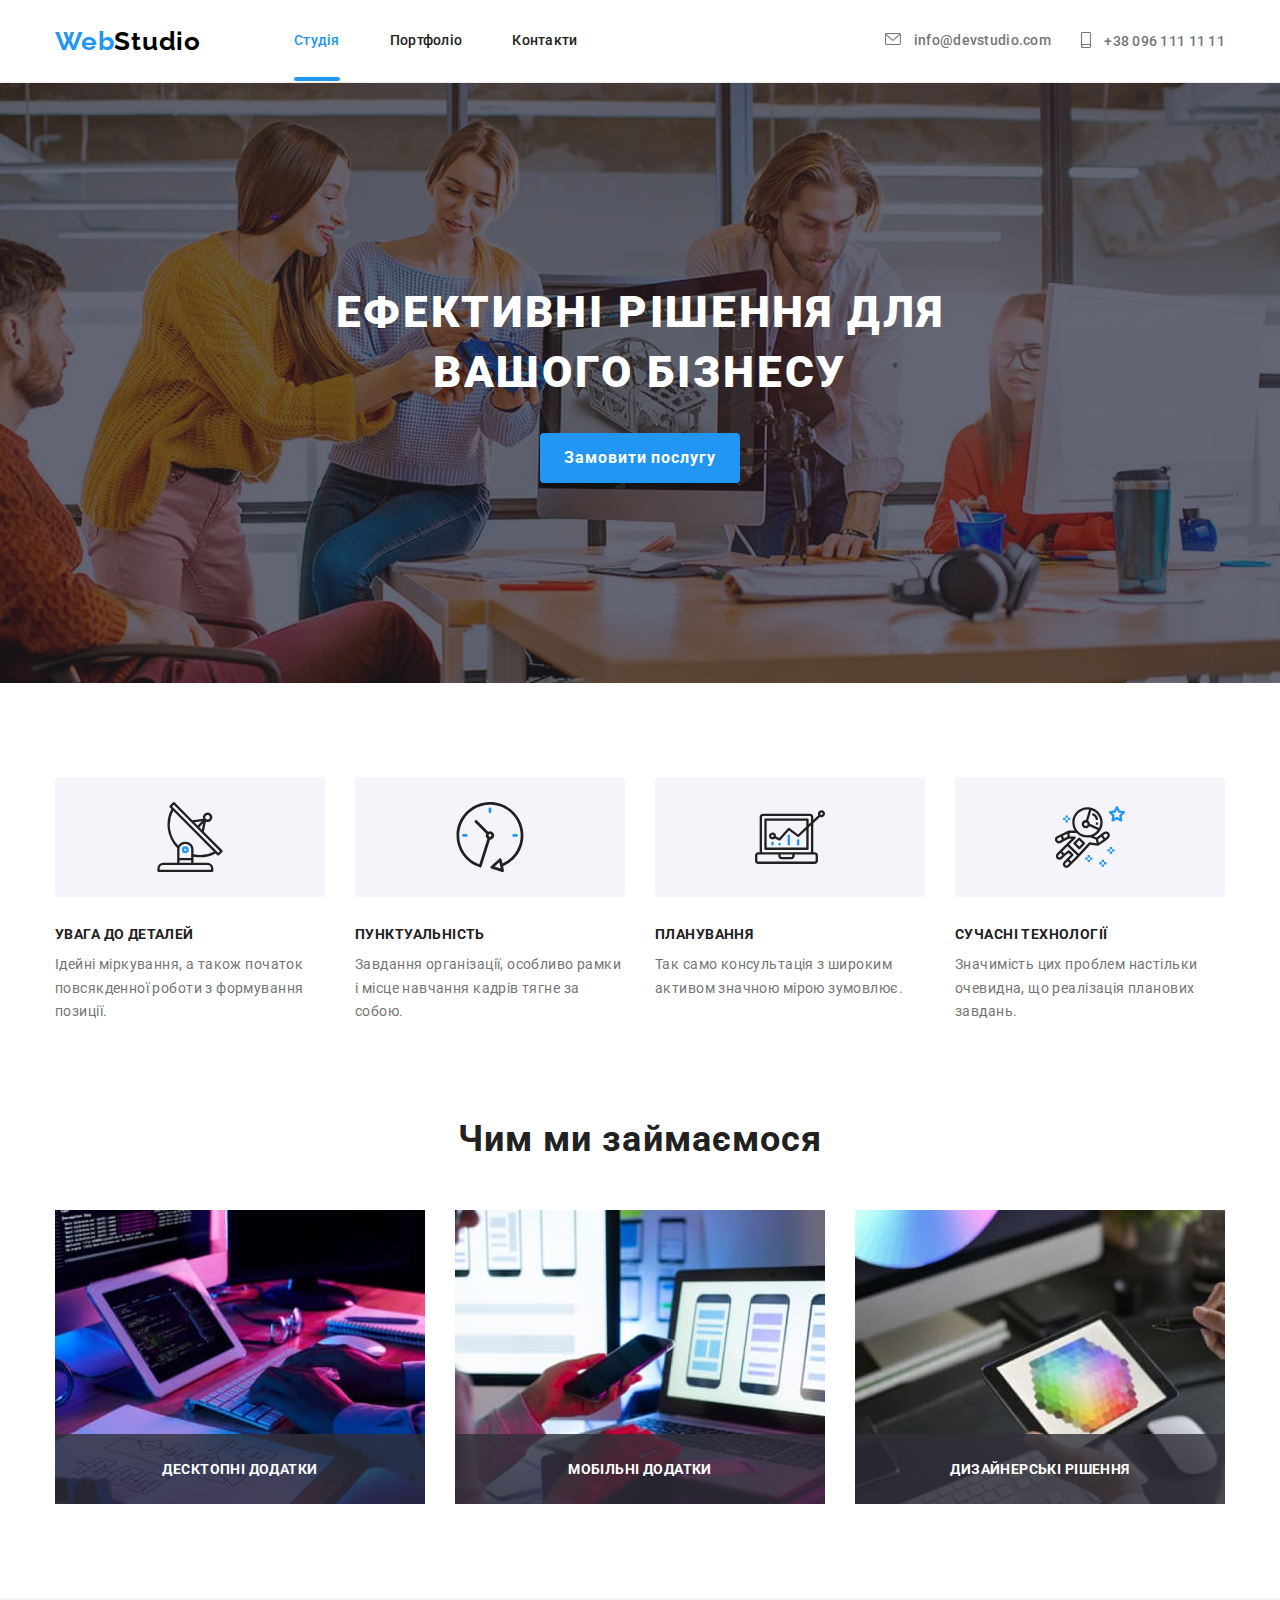
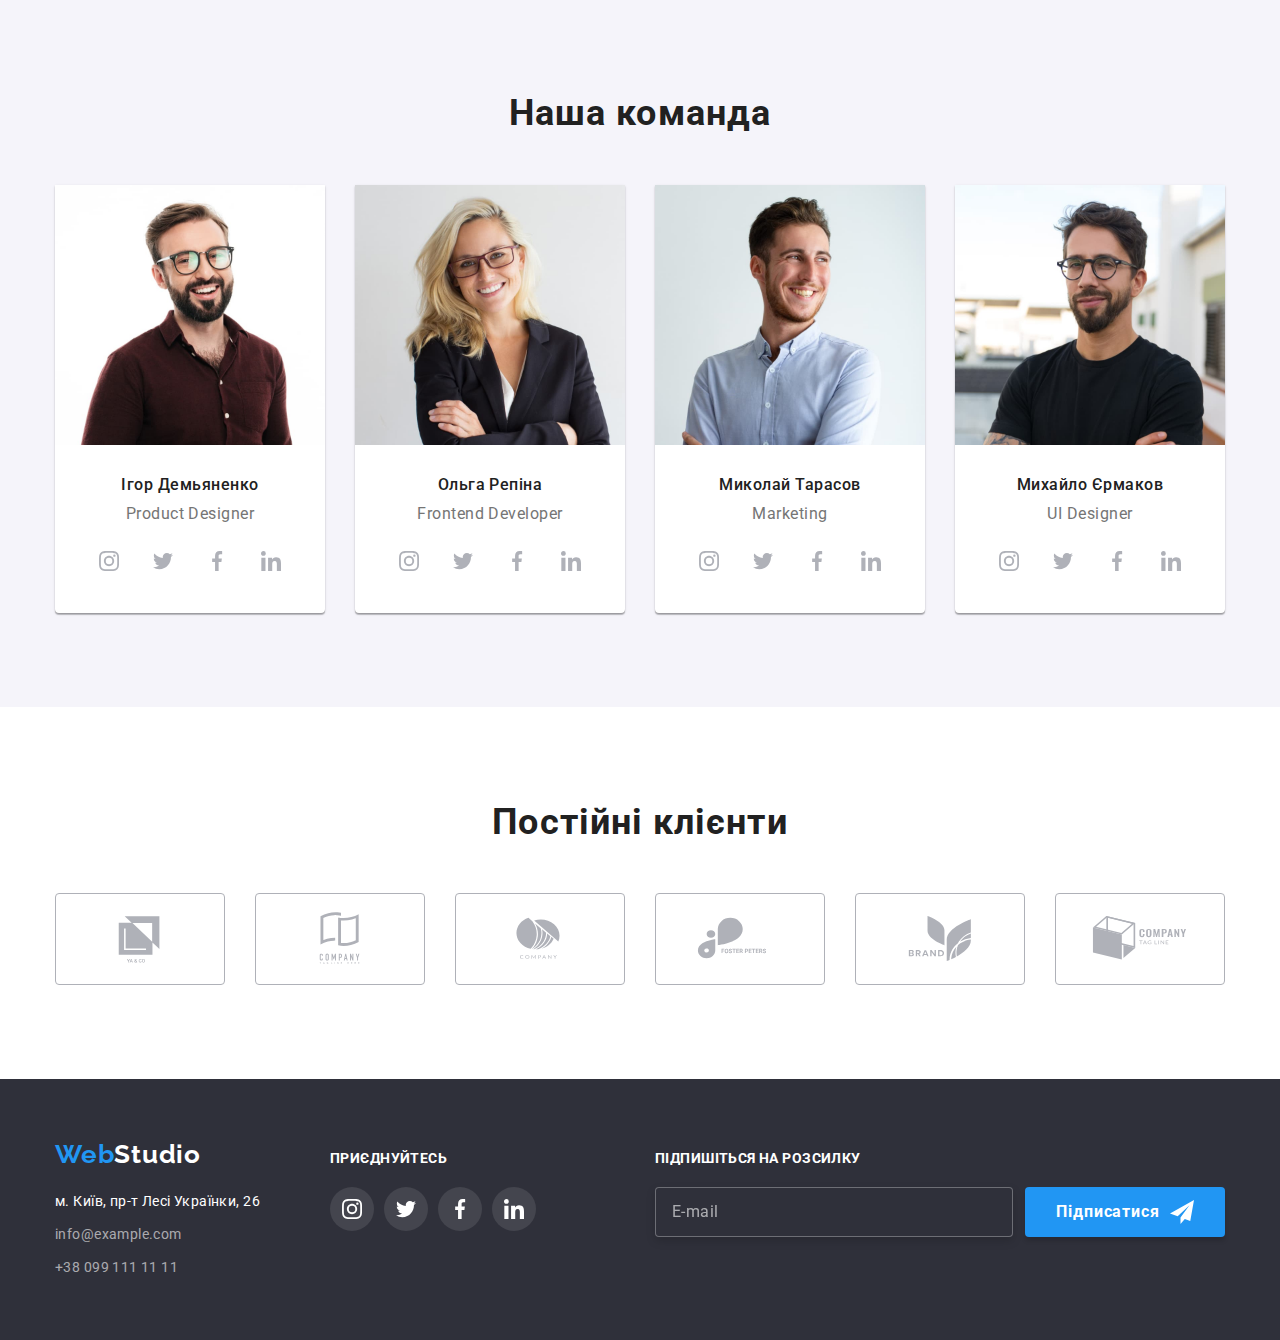
==== commit b6bc8b96: "правки від ментора" ====
--- a/index.html
+++ b/index.html
@@ -391,15 +391,15 @@
 				</div>
 				<div class="mailing">
 					<p class="footer-mailing-text">Підпишіться на розсилку</p>
-					<div class="footer-mailing">
-						<input class="footer-mailing-input" type="text" placeholder="E-mail" />
-						<button type="button" class="footer-mailing-btn"
+					<form class="footer-mailing">
+						<input class="footer-mailing-input" type="text" name="mailing" placeholder="E-mail" />
+						<button type="submit" class="footer-mailing-btn"
 							>Підписатися
 							<svg class="footer-btn-icon" width="24" height="24">
 								<use href="./images/icons.svg#icon-icon-send"></use>
 							</svg>
 						</button>
-					</div>
+					</form>
 				</div>
 			</div>
 		</footer>
@@ -436,11 +436,11 @@
 							</svg>
 						</div>
 					</div>
-					<div class="modal-field">
+					<div class="modal-field-text">
 						<label class="modal-form" for="user-coment">Коментар</label>
 						<textarea class="user-text" name="user-coment" id="user-coment" placeholder="Введіть текст"></textarea>
 					</div>
-					<div>
+					<div class="checkbox">
 						<input
 							class="modal-user-check visually-hidden"
 							type="checkbox"
@@ -454,7 +454,7 @@
 									<use href="./images/icons.svg#icon-check"></use>
 								</svg>
 							</span>
-							Погоджуюся з розсилкою та приймаю
+							Погоджуюся з розсилкою та приймаю &nbsp
 							<a class="modal-check-link" href="">Умови договору</a>
 						</label>
 					</div>
--- a/css/style.css
+++ b/css/style.css
@@ -286,7 +286,7 @@
 }
 
 .mailing {
-	margin-left: 93px;
+	margin-left: auto;
 }
 
 .footer-mailing-text {
@@ -350,6 +350,8 @@
 	background: #2196f3;
 	box-shadow: 0px 4px 4px rgba(0, 0, 0, 0.15);
 	border-radius: 4px;
+	cursor: pointer;
+	border: none;
 }
 
 .footer-btn-icon {
@@ -710,7 +712,6 @@
 }
 
 .modal-form {
-	/* font-weight: 400; */
 	font-size: 12px;
 	line-height: 1.16;
 	letter-spacing: 0.01em;
@@ -753,6 +754,10 @@
 
 .modal-input:focus + .input-icon {
 	fill: var(--accent-color);
+}
+
+.modal-field-text {
+	margin-bottom: 20px;
 }
 
 .user-text {
@@ -776,6 +781,11 @@
 	color: rgba(117, 117, 117, 0.5);
 }
 
+.checkbox {
+	display: flex;
+	justify-content: center;
+}
+
 .modal-form-check {
 	font-size: 14px;
 	line-height: 1.71;
